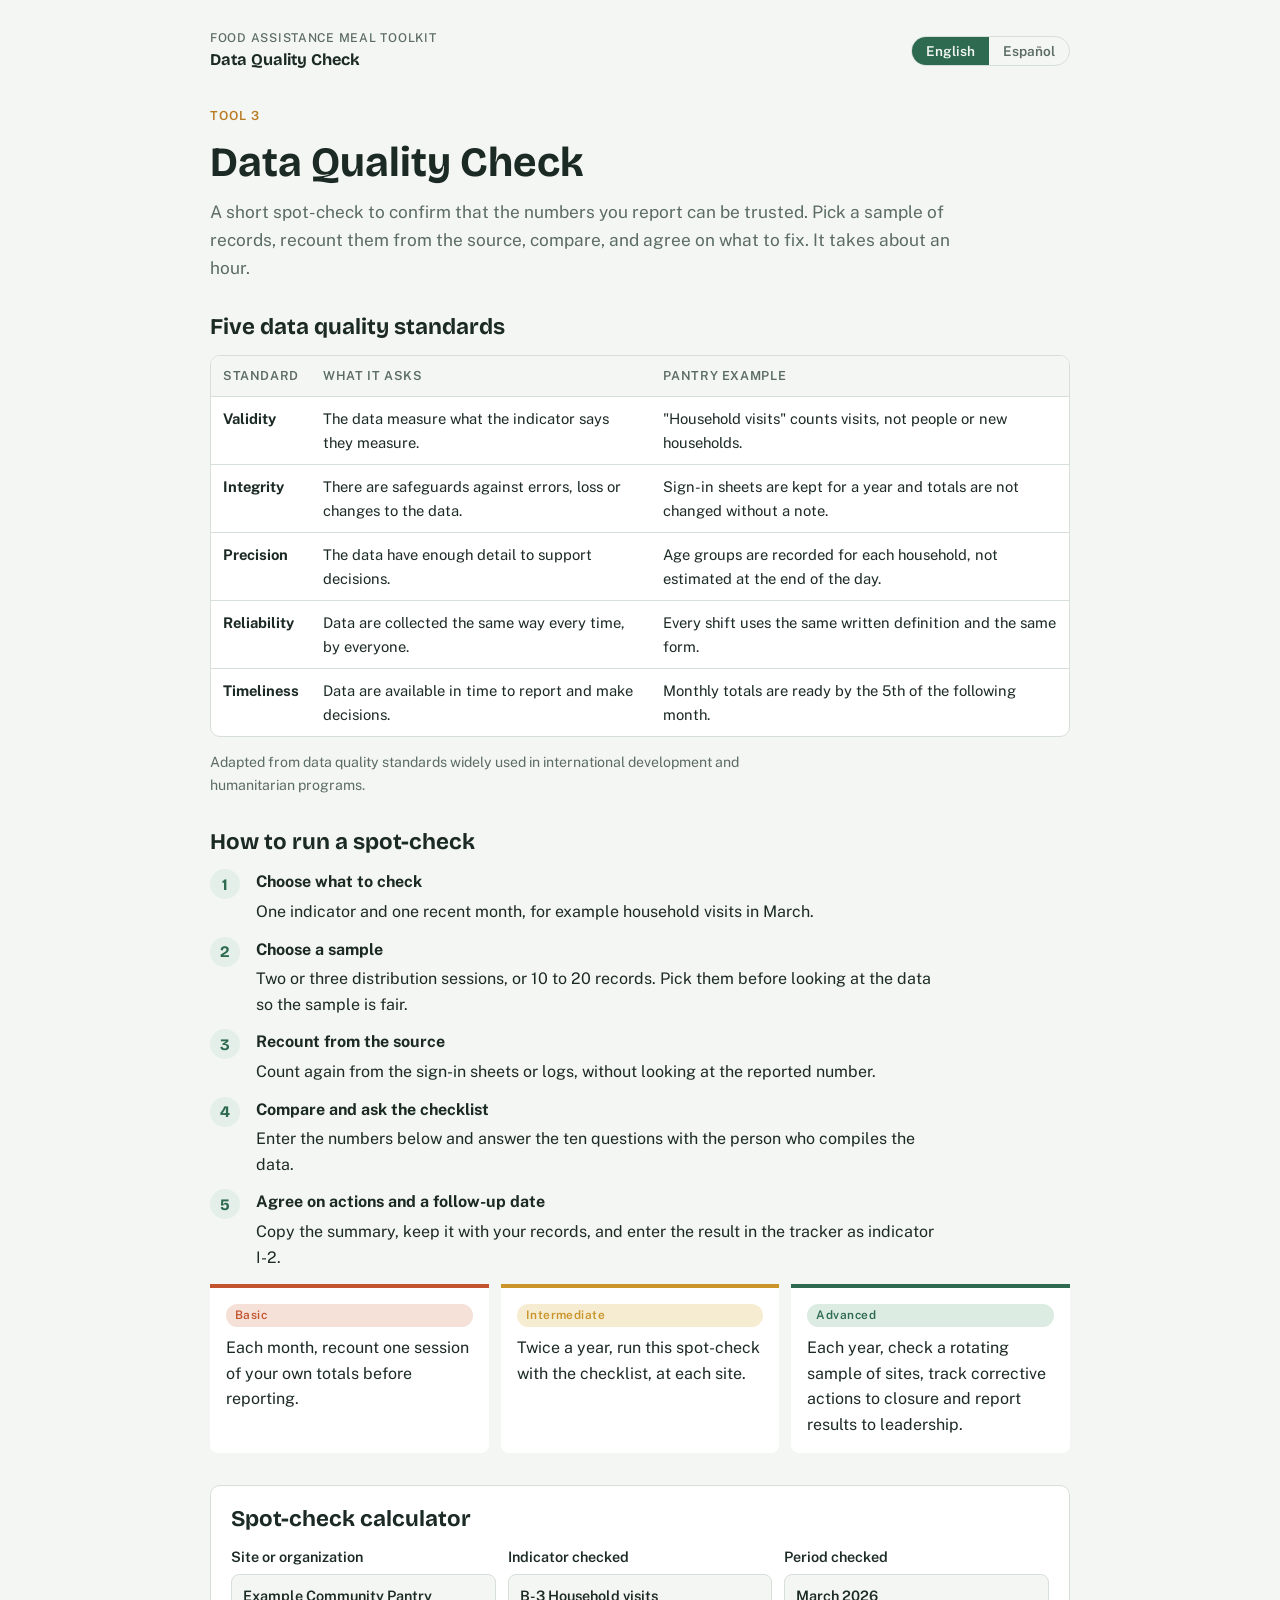
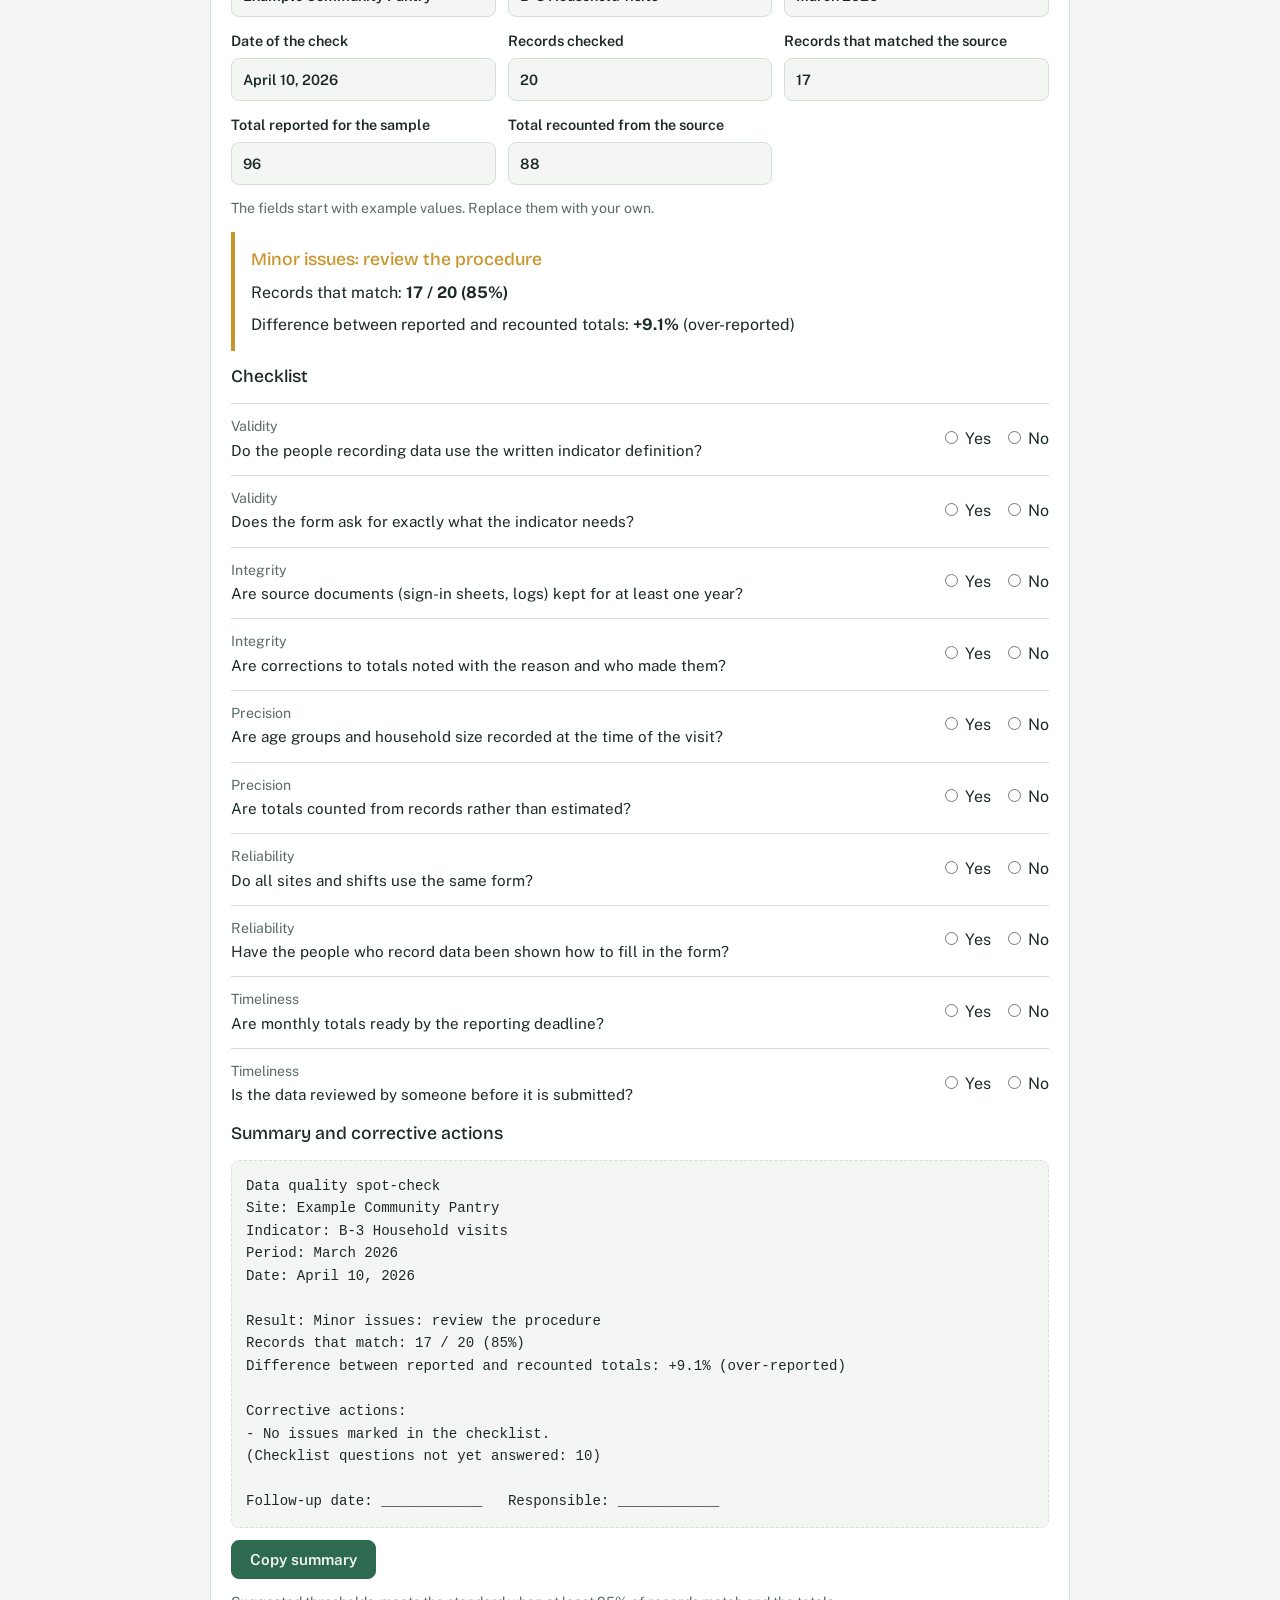
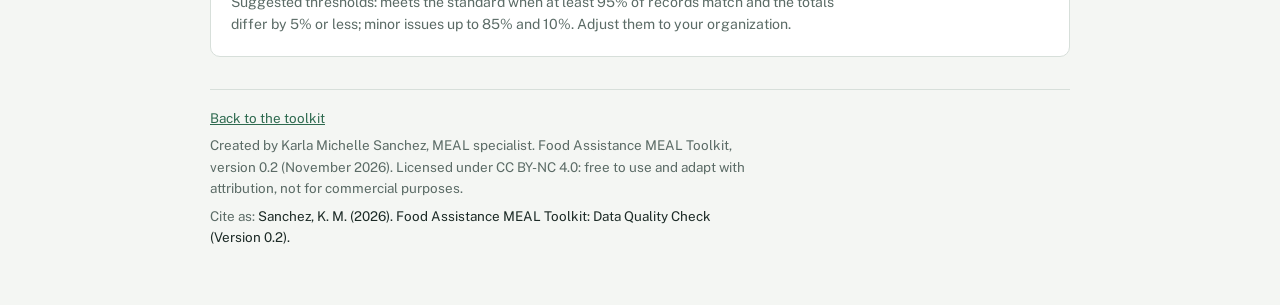
==== data-quality.html @ fdb6f041 "Food Assistance MEAL Toolkit v0.2: five new tools and Excel tracker - Indicator Reference Sheets (15" ====
<!doctype html>
<html lang="en" data-lang="en">
<head>
<meta charset="utf-8">
<meta name="viewport" content="width=device-width, initial-scale=1, viewport-fit=cover">
<title data-en="Data Quality Check" data-es="Verificación de Calidad de Datos">Data Quality Check</title>
<meta name="author" content="Karla Michelle Sanchez">
<meta name="claude:viewport-fit-sides" content="cover">
<link rel="preconnect" href="https://fonts.googleapis.com">
<link rel="stylesheet" href="https://fonts.googleapis.com/css2?family=Bricolage+Grotesque:opsz,wght@12..96,500;12..96,700&family=Public+Sans:wght@400;500;600&display=swap">
<link rel="stylesheet" href="assets/toolkit.css">
<script src="assets/toolkit.js"></script>
</head>
<body>
<div class="wrap">
  <header class="top">
    <a class="brand" href="index.html"><small>Food Assistance MEAL Toolkit</small><span class="en">Data Quality Check</span><span class="es">Verificación de Calidad de Datos</span></a>
    <div class="lang" role="group" aria-label="Language">
      <button id="lang-en" type="button">English</button>
      <button id="lang-es" type="button">Español</button>
    </div>
  </header>
  <main style="display:flex;flex-direction:column;gap:32px">

<div class="hero">
  <p class="eyebrow"><span class="en">Tool 3</span><span class="es">Herramienta 3</span></p>
  <h1><span class="en">Data Quality Check</span><span class="es">Verificación de Calidad de Datos</span></h1>
  <p class="lede"><span class="en">A short spot-check to confirm that the numbers you report can be trusted. Pick a sample of records, recount them from the source, compare, and agree on what to fix. It takes about an hour.</span><span class="es">Una verificación corta por muestreo para confirmar que se puede confiar en los números que reporta. Elija una muestra de registros, vuelva a contarlos desde la fuente, compare y acuerde qué corregir. Toma alrededor de una hora.</span></p>
</div>

<section>
  <h2><span class="en">Five data quality standards</span><span class="es">Cinco estándares de calidad de datos</span></h2>
  <div class="tablewrap"><table>
    <thead><tr><th><span class="en">Standard</span><span class="es">Estándar</span></th><th><span class="en">What it asks</span><span class="es">Qué pide</span></th><th><span class="en">Pantry example</span><span class="es">Ejemplo en una despensa</span></th></tr></thead>
    <tbody><tr><td><strong><span class="en">Validity</span><span class="es">Validez</span></strong></td><td><span class="en">The data measure what the indicator says they measure.</span><span class="es">Los datos miden lo que el indicador dice que mide.</span></td><td><span class="en">"Household visits" counts visits, not people or new households.</span><span class="es">"Visitas de hogares" cuenta visitas, no personas ni hogares nuevos.</span></td></tr><tr><td><strong><span class="en">Integrity</span><span class="es">Integridad</span></strong></td><td><span class="en">There are safeguards against errors, loss or changes to the data.</span><span class="es">Hay salvaguardas contra errores, pérdida o cambios en los datos.</span></td><td><span class="en">Sign-in sheets are kept for a year and totals are not changed without a note.</span><span class="es">Las hojas de firmas se guardan un año y los totales no se cambian sin una nota.</span></td></tr><tr><td><strong><span class="en">Precision</span><span class="es">Precisión</span></strong></td><td><span class="en">The data have enough detail to support decisions.</span><span class="es">Los datos tienen el detalle suficiente para decidir.</span></td><td><span class="en">Age groups are recorded for each household, not estimated at the end of the day.</span><span class="es">Los grupos de edad se registran por hogar, no se estiman al final del día.</span></td></tr><tr><td><strong><span class="en">Reliability</span><span class="es">Confiabilidad</span></strong></td><td><span class="en">Data are collected the same way every time, by everyone.</span><span class="es">Los datos se recolectan de la misma forma siempre y por todos.</span></td><td><span class="en">Every shift uses the same written definition and the same form.</span><span class="es">Todos los turnos usan la misma definición escrita y el mismo formulario.</span></td></tr><tr><td><strong><span class="en">Timeliness</span><span class="es">Puntualidad</span></strong></td><td><span class="en">Data are available in time to report and make decisions.</span><span class="es">Los datos están disponibles a tiempo para reportar y decidir.</span></td><td><span class="en">Monthly totals are ready by the 5th of the following month.</span><span class="es">Los totales mensuales están listos el día 5 del mes siguiente.</span></td></tr></tbody></table></div>
  <p class="note"><span class="en">Adapted from data quality standards widely used in international development and humanitarian programs.</span><span class="es">Adaptado de estándares de calidad de datos ampliamente usados en programas de desarrollo internacional y humanitarios.</span></p>
</section>

<section>
  <h2><span class="en">How to run a spot-check</span><span class="es">Cómo hacer una verificación</span></h2>
  <ol class="steps">
    <li><div><strong><span class="en">Choose what to check</span><span class="es">Elija qué verificar</span></strong><p><span class="en">One indicator and one recent month, for example household visits in March.</span><span class="es">Un indicador y un mes reciente, por ejemplo visitas de hogares en marzo.</span></p></div></li>
    <li><div><strong><span class="en">Choose a sample</span><span class="es">Elija una muestra</span></strong><p><span class="en">Two or three distribution sessions, or 10 to 20 records. Pick them before looking at the data so the sample is fair.</span><span class="es">Dos o tres sesiones de distribución, o 10 a 20 registros. Elíjalos antes de ver los datos para que la muestra sea justa.</span></p></div></li>
    <li><div><strong><span class="en">Recount from the source</span><span class="es">Vuelva a contar desde la fuente</span></strong><p><span class="en">Count again from the sign-in sheets or logs, without looking at the reported number.</span><span class="es">Cuente de nuevo desde las hojas de firmas o bitácoras, sin mirar el número reportado.</span></p></div></li>
    <li><div><strong><span class="en">Compare and ask the checklist</span><span class="es">Compare y responda la lista</span></strong><p><span class="en">Enter the numbers below and answer the ten questions with the person who compiles the data.</span><span class="es">Ingrese los números abajo y responda las diez preguntas con la persona que compila los datos.</span></p></div></li>
    <li><div><strong><span class="en">Agree on actions and a follow-up date</span><span class="es">Acuerde acciones y una fecha de seguimiento</span></strong><p><span class="en">Copy the summary, keep it with your records, and enter the result in the tracker as indicator I-2.</span><span class="es">Copie el resumen, guárdelo con sus registros y anote el resultado en el registro como indicador I-2.</span></p></div></li>
  </ol>
  <div class="tiers">
    <div class="tier b"><span class="chip b"><span class="en">Basic</span><span class="es">Básico</span></span><p><span class="en">Each month, recount one session of your own totals before reporting.</span><span class="es">Cada mes, vuelva a contar una sesión de sus propios totales antes de reportar.</span></p></div>
    <div class="tier i"><span class="chip i"><span class="en">Intermediate</span><span class="es">Intermedio</span></span><p><span class="en">Twice a year, run this spot-check with the checklist, at each site.</span><span class="es">Dos veces al año, haga esta verificación con la lista, en cada sitio.</span></p></div>
    <div class="tier a"><span class="chip a"><span class="en">Advanced</span><span class="es">Avanzado</span></span><p><span class="en">Each year, check a rotating sample of sites, track corrective actions to closure and report results to leadership.</span><span class="es">Cada año, verifique una muestra rotativa de sitios, dé seguimiento a las acciones hasta cerrarlas y reporte los resultados a la dirección.</span></p></div>
  </div>
</section>

<section class="panel no-print-break">
  <h2><span class="en">Spot-check calculator</span><span class="es">Calculadora de verificación</span></h2>
  <div class="grid2">
    <label class="f" for="site"><span class="en">Site or organization</span><span class="es">Sitio u organización</span><input type="text" id="site" value="Example Community Pantry"></label>
    <label class="f" for="ind"><span class="en">Indicator checked</span><span class="es">Indicador verificado</span><input type="text" id="ind" value="B-3 Household visits"></label>
    <label class="f" for="period"><span class="en">Period checked</span><span class="es">Período verificado</span><input type="text" id="period" value="March 2026"></label>
    <label class="f" for="date"><span class="en">Date of the check</span><span class="es">Fecha de la verificación</span><input type="text" id="date" value="April 10, 2026"></label>
    <label class="f" for="n"><span class="en">Records checked</span><span class="es">Registros verificados</span><input type="number" id="n" min="0" value="20"></label>
    <label class="f" for="m"><span class="en">Records that matched the source</span><span class="es">Registros que coinciden con la fuente</span><input type="number" id="m" min="0" value="17"></label>
    <label class="f" for="rep"><span class="en">Total reported for the sample</span><span class="es">Total reportado para la muestra</span><input type="number" id="rep" min="0" value="96"></label>
    <label class="f" for="ver"><span class="en">Total recounted from the source</span><span class="es">Total recontado desde la fuente</span><input type="number" id="ver" min="0" value="88"></label>
  </div>
  <p class="note"><span class="en">The fields start with example values. Replace them with your own.</span><span class="es">Los campos tienen valores de ejemplo. Reemplácelos con los suyos.</span></p>
  <div id="result" class="callout" aria-live="polite"></div>
  <h3><span class="en">Checklist</span><span class="es">Lista de verificación</span></h3>
  <div class="chk" role="radiogroup" aria-labelledby="cl0" style="display:grid;grid-template-columns:minmax(0,1fr) auto;gap:10px;align-items:center;border-top:1px solid var(--line);padding-top:10px">
  <p id="cl0" style="font-size:.95rem"><span class="note"><span class="en">Validity</span><span class="es">Validez</span></span><br><span class="en">Do the people recording data use the written indicator definition?</span><span class="es">¿Las personas que registran datos usan la definición escrita del indicador?</span></p>
  <div style="display:flex;gap:12px"><label for="c0y"><input type="radio" id="c0y" name="c0" value="1"> <span class="en">Yes</span><span class="es">Sí</span></label><label for="c0n"><input type="radio" id="c0n" name="c0" value="0"> <span class="en">No</span><span class="es">No</span></label></div>
</div><div class="chk" role="radiogroup" aria-labelledby="cl1" style="display:grid;grid-template-columns:minmax(0,1fr) auto;gap:10px;align-items:center;border-top:1px solid var(--line);padding-top:10px">
  <p id="cl1" style="font-size:.95rem"><span class="note"><span class="en">Validity</span><span class="es">Validez</span></span><br><span class="en">Does the form ask for exactly what the indicator needs?</span><span class="es">¿El formulario pide exactamente lo que el indicador necesita?</span></p>
  <div style="display:flex;gap:12px"><label for="c1y"><input type="radio" id="c1y" name="c1" value="1"> <span class="en">Yes</span><span class="es">Sí</span></label><label for="c1n"><input type="radio" id="c1n" name="c1" value="0"> <span class="en">No</span><span class="es">No</span></label></div>
</div><div class="chk" role="radiogroup" aria-labelledby="cl2" style="display:grid;grid-template-columns:minmax(0,1fr) auto;gap:10px;align-items:center;border-top:1px solid var(--line);padding-top:10px">
  <p id="cl2" style="font-size:.95rem"><span class="note"><span class="en">Integrity</span><span class="es">Integridad</span></span><br><span class="en">Are source documents (sign-in sheets, logs) kept for at least one year?</span><span class="es">¿Se guardan los documentos fuente (hojas de firmas, bitácoras) al menos un año?</span></p>
  <div style="display:flex;gap:12px"><label for="c2y"><input type="radio" id="c2y" name="c2" value="1"> <span class="en">Yes</span><span class="es">Sí</span></label><label for="c2n"><input type="radio" id="c2n" name="c2" value="0"> <span class="en">No</span><span class="es">No</span></label></div>
</div><div class="chk" role="radiogroup" aria-labelledby="cl3" style="display:grid;grid-template-columns:minmax(0,1fr) auto;gap:10px;align-items:center;border-top:1px solid var(--line);padding-top:10px">
  <p id="cl3" style="font-size:.95rem"><span class="note"><span class="en">Integrity</span><span class="es">Integridad</span></span><br><span class="en">Are corrections to totals noted with the reason and who made them?</span><span class="es">¿Las correcciones a los totales se anotan con el motivo y quién las hizo?</span></p>
  <div style="display:flex;gap:12px"><label for="c3y"><input type="radio" id="c3y" name="c3" value="1"> <span class="en">Yes</span><span class="es">Sí</span></label><label for="c3n"><input type="radio" id="c3n" name="c3" value="0"> <span class="en">No</span><span class="es">No</span></label></div>
</div><div class="chk" role="radiogroup" aria-labelledby="cl4" style="display:grid;grid-template-columns:minmax(0,1fr) auto;gap:10px;align-items:center;border-top:1px solid var(--line);padding-top:10px">
  <p id="cl4" style="font-size:.95rem"><span class="note"><span class="en">Precision</span><span class="es">Precisión</span></span><br><span class="en">Are age groups and household size recorded at the time of the visit?</span><span class="es">¿Los grupos de edad y el tamaño del hogar se registran en el momento de la visita?</span></p>
  <div style="display:flex;gap:12px"><label for="c4y"><input type="radio" id="c4y" name="c4" value="1"> <span class="en">Yes</span><span class="es">Sí</span></label><label for="c4n"><input type="radio" id="c4n" name="c4" value="0"> <span class="en">No</span><span class="es">No</span></label></div>
</div><div class="chk" role="radiogroup" aria-labelledby="cl5" style="display:grid;grid-template-columns:minmax(0,1fr) auto;gap:10px;align-items:center;border-top:1px solid var(--line);padding-top:10px">
  <p id="cl5" style="font-size:.95rem"><span class="note"><span class="en">Precision</span><span class="es">Precisión</span></span><br><span class="en">Are totals counted from records rather than estimated?</span><span class="es">¿Los totales se cuentan desde los registros y no se estiman?</span></p>
  <div style="display:flex;gap:12px"><label for="c5y"><input type="radio" id="c5y" name="c5" value="1"> <span class="en">Yes</span><span class="es">Sí</span></label><label for="c5n"><input type="radio" id="c5n" name="c5" value="0"> <span class="en">No</span><span class="es">No</span></label></div>
</div><div class="chk" role="radiogroup" aria-labelledby="cl6" style="display:grid;grid-template-columns:minmax(0,1fr) auto;gap:10px;align-items:center;border-top:1px solid var(--line);padding-top:10px">
  <p id="cl6" style="font-size:.95rem"><span class="note"><span class="en">Reliability</span><span class="es">Confiabilidad</span></span><br><span class="en">Do all sites and shifts use the same form?</span><span class="es">¿Todos los sitios y turnos usan el mismo formulario?</span></p>
  <div style="display:flex;gap:12px"><label for="c6y"><input type="radio" id="c6y" name="c6" value="1"> <span class="en">Yes</span><span class="es">Sí</span></label><label for="c6n"><input type="radio" id="c6n" name="c6" value="0"> <span class="en">No</span><span class="es">No</span></label></div>
</div><div class="chk" role="radiogroup" aria-labelledby="cl7" style="display:grid;grid-template-columns:minmax(0,1fr) auto;gap:10px;align-items:center;border-top:1px solid var(--line);padding-top:10px">
  <p id="cl7" style="font-size:.95rem"><span class="note"><span class="en">Reliability</span><span class="es">Confiabilidad</span></span><br><span class="en">Have the people who record data been shown how to fill in the form?</span><span class="es">¿Se ha enseñado a quienes registran datos cómo llenar el formulario?</span></p>
  <div style="display:flex;gap:12px"><label for="c7y"><input type="radio" id="c7y" name="c7" value="1"> <span class="en">Yes</span><span class="es">Sí</span></label><label for="c7n"><input type="radio" id="c7n" name="c7" value="0"> <span class="en">No</span><span class="es">No</span></label></div>
</div><div class="chk" role="radiogroup" aria-labelledby="cl8" style="display:grid;grid-template-columns:minmax(0,1fr) auto;gap:10px;align-items:center;border-top:1px solid var(--line);padding-top:10px">
  <p id="cl8" style="font-size:.95rem"><span class="note"><span class="en">Timeliness</span><span class="es">Puntualidad</span></span><br><span class="en">Are monthly totals ready by the reporting deadline?</span><span class="es">¿Los totales mensuales están listos para la fecha de reporte?</span></p>
  <div style="display:flex;gap:12px"><label for="c8y"><input type="radio" id="c8y" name="c8" value="1"> <span class="en">Yes</span><span class="es">Sí</span></label><label for="c8n"><input type="radio" id="c8n" name="c8" value="0"> <span class="en">No</span><span class="es">No</span></label></div>
</div><div class="chk" role="radiogroup" aria-labelledby="cl9" style="display:grid;grid-template-columns:minmax(0,1fr) auto;gap:10px;align-items:center;border-top:1px solid var(--line);padding-top:10px">
  <p id="cl9" style="font-size:.95rem"><span class="note"><span class="en">Timeliness</span><span class="es">Puntualidad</span></span><br><span class="en">Is the data reviewed by someone before it is submitted?</span><span class="es">¿Alguien revisa los datos antes de enviarlos?</span></p>
  <div style="display:flex;gap:12px"><label for="c9y"><input type="radio" id="c9y" name="c9" value="1"> <span class="en">Yes</span><span class="es">Sí</span></label><label for="c9n"><input type="radio" id="c9n" name="c9" value="0"> <span class="en">No</span><span class="es">No</span></label></div>
</div>
  <h3><span class="en">Summary and corrective actions</span><span class="es">Resumen y acciones correctivas</span></h3>
  <div id="summary" class="template"></div>
  <div class="actions no-print"><button class="btn" id="copy" type="button"><span class="en">Copy summary</span><span class="es">Copiar resumen</span></button><span class="note" id="copymsg" role="status"></span></div>
  <p class="note"><span class="en">Suggested thresholds: meets the standard when at least 95% of records match and the totals differ by 5% or less; minor issues up to 85% and 10%. Adjust them to your organization.</span><span class="es">Umbrales sugeridos: cumple el estándar cuando al menos 95% de los registros coinciden y los totales difieren 5% o menos; problemas menores hasta 85% y 10%. Ajústelos a su organización.</span></p>
</section>

  </main>
  <footer>
    <p><span class="en"><a href="index.html">Back to the toolkit</a></span><span class="es"><a href="index.html">Volver al toolkit</a></span></p>
    <p><span class="en">Created by Karla Michelle Sanchez, MEAL specialist. Food Assistance MEAL Toolkit, version 0.2 (November 2026). Licensed under CC BY-NC 4.0: free to use and adapt with attribution, not for commercial purposes.</span><span class="es">Creado por Karla Michelle Sanchez, especialista MEAL. Food Assistance MEAL Toolkit, versión 0.2 (noviembre 2026). Licencia CC BY-NC 4.0: puede usarse y adaptarse citando a la autora, sin fines comerciales.</span></p>
    <p><span class="en">Cite as:</span><span class="es">Cítese como:</span> <cite>Sanchez, K. M. (2026). Food Assistance MEAL Toolkit: Data Quality Check (Version 0.2).</cite></p>
  </footer>
</div>
<script>
var ACTS = [{"en": "Share the reference sheet with every shift and review it in the next volunteer briefing.", "es": "Compartir la ficha con cada turno y repasarla en la próxima reunión de voluntarios.", "sen": "Validity", "ses": "Validez"}, {"en": "Adjust the sign-in sheet or intake form so it captures the indicator as defined.", "es": "Ajustar la hoja de firmas o el formulario para que capture el indicador como está definido.", "sen": "Validity", "ses": "Validez"}, {"en": "Set a storage place and a one-year retention rule for source documents.", "es": "Definir un lugar de archivo y una regla de conservación de un año para los documentos fuente.", "sen": "Integrity", "ses": "Integridad"}, {"en": "Add a corrections note to the monthly report: what changed, why and who changed it.", "es": "Agregar una nota de correcciones al reporte mensual: qué cambió, por qué y quién lo cambió.", "sen": "Integrity", "ses": "Integridad"}, {"en": "Add age-group columns to the sign-in sheet so volunteers record them at each visit.", "es": "Agregar columnas de edad a la hoja de firmas para que los voluntarios las anoten en cada visita.", "sen": "Precision", "ses": "Precisión"}, {"en": "Replace estimates with counts from sign-in sheets; if a count is not possible, mark the figure as an estimate.", "es": "Reemplazar estimaciones por conteos de las hojas de firmas; si no es posible, marcar la cifra como estimada.", "sen": "Precision", "ses": "Precisión"}, {"en": "Distribute one standard form and remove older versions.", "es": "Distribuir un formulario estándar y retirar las versiones anteriores.", "sen": "Reliability", "ses": "Confiabilidad"}, {"en": "Hold a 15-minute walkthrough of the form for new and current volunteers.", "es": "Hacer una explicación de 15 minutos del formulario para voluntarios nuevos y actuales.", "sen": "Reliability", "ses": "Confiabilidad"}, {"en": "Set an internal deadline a few days before the external one and name who compiles the data.", "es": "Fijar una fecha interna unos días antes de la externa y nombrar a quién compila los datos.", "sen": "Timeliness", "ses": "Puntualidad"}, {"en": "Name a reviewer who checks the monthly report against the sign-in sheets before submission.", "es": "Nombrar a una persona que revise el reporte mensual contra las hojas de firmas antes de enviarlo.", "sen": "Timeliness", "ses": "Puntualidad"}];
var L = {
 en:{match:"Records that match",diff:"Difference between reported and recounted totals",over:"over-reported",under:"under-reported",same:"no difference",
     ok:"Meets the standard",minor:"Minor issues: review the procedure",bad:"Needs corrective action",need:"Enter records checked and the two totals to see the result.",
     title:"Data quality spot-check",site:"Site",ind:"Indicator",period:"Period",date:"Date",result:"Result",issues:"Corrective actions",none:"No issues marked in the checklist.",
     pending:"Checklist questions not yet answered",follow:"Follow-up date: ____________   Responsible: ____________",copied:"Summary copied",fail:"Copy did not work. Select the text above instead."},
 es:{match:"Registros que coinciden",diff:"Diferencia entre el total reportado y el recontado",over:"sobrerreportado",under:"subrreportado",same:"sin diferencia",
     ok:"Cumple el estándar",minor:"Problemas menores: revisar el procedimiento",bad:"Requiere acción correctiva",need:"Ingrese los registros verificados y los dos totales para ver el resultado.",
     title:"Verificación de calidad de datos",site:"Sitio",ind:"Indicador",period:"Período",date:"Fecha",result:"Resultado",issues:"Acciones correctivas",none:"No se marcaron problemas en la lista.",
     pending:"Preguntas de la lista sin responder",follow:"Fecha de seguimiento: ____________   Responsable: ____________",copied:"Resumen copiado",fail:"No se pudo copiar. Seleccione el texto de arriba."}
};
function v(id){return document.getElementById(id).value;}
function num(id){var x=parseFloat(v(id));return isNaN(x)?null:x;}
function pct(x){return Math.round(x*100)+"%";}
function calc(){
  var t=L[window.FAM?FAM.lang():"en"], n=num("n"), m=num("m"), r=num("rep"), w=num("ver");
  var res=document.getElementById("result"), lines=[], verdict=null;
  if(!n||m===null||r===null||!w){res.innerHTML="<p>"+t.need+"</p>";}
  else{
    var rate=m/n, d=(r-w)/w, ad=Math.abs(d);
    verdict = (rate>=0.95&&ad<=0.05)?"ok":(rate>=0.85&&ad<=0.10)?"minor":"bad";
    var dir = d>0?t.over:d<0?t.under:t.same;
    var color = verdict==="ok"?"var(--t3)":verdict==="minor"?"var(--t2)":"var(--t1)";
    res.style.borderLeftColor=color;
    res.innerHTML="<h3 style='color:"+color+"'>"+t[verdict]+"</h3><p>"+t.match+": <strong>"+m+" / "+n+" ("+pct(rate)+")</strong></p><p>"+t.diff+": <strong>"+(d>0?"+":"")+Math.round(d*1000)/10+"%</strong> ("+dir+")</p>";
    lines.push(t.result+": "+t[verdict]);
    lines.push(t.match+": "+m+" / "+n+" ("+pct(rate)+")");
    lines.push(t.diff+": "+(d>0?"+":"")+Math.round(d*1000)/10+"% ("+dir+")");
  }
  var lang=window.FAM?FAM.lang():"en", issues=[], pending=0;
  ACTS.forEach(function(a,i){var c=document.querySelector('input[name="c'+i+'"]:checked'); if(!c)pending++; else if(c.value==="0")issues.push("- "+(lang==="en"?a.sen:a.ses)+": "+(lang==="en"?a.en:a.es));});
  var out=[t.title,t.site+": "+v("site"),t.ind+": "+v("ind"),t.period+": "+v("period"),t.date+": "+v("date"),""].concat(lines).concat(["",t.issues+":"]);
  out=out.concat(issues.length?issues:["- "+t.none]);
  if(pending)out.push("("+t.pending+": "+pending+")");
  out.push("",t.follow);
  document.getElementById("summary").textContent=out.join("\n");
}
document.addEventListener("input",calc);document.addEventListener("change",calc);document.addEventListener("langchange",calc);
document.getElementById("copy").addEventListener("click",function(){
  var t=L[FAM.lang()],msg=document.getElementById("copymsg"),txt=document.getElementById("summary").textContent;
  try{navigator.clipboard.writeText(txt).then(function(){msg.textContent=t.copied;},function(){msg.textContent=t.fail;});}catch(e){msg.textContent=t.fail;}
});
</script>
</body>
</html>
---- assets/toolkit.css ----
/* Food Assistance MEAL Toolkit: shared styles for guide and tool pages. Same tokens as the home page. */
:root{
  --bg:#f4f6f3; --surface:#ffffff; --fg:#1c2a26; --muted:#5b6b66; --line:#d7dfda;
  --accent:#2e6a4f; --accent-soft:#e3efe8; --grain:#b97b22;
  --t1:#c2552f; --t2:#c9952a; --t3:#2e6a4f;
  --t1-soft:#f6e1d8; --t2-soft:#f6ecd2; --t3-soft:#dcece3;
  --display:"Bricolage Grotesque", "Segoe UI", system-ui, sans-serif;
  --body:"Public Sans", "Segoe UI", system-ui, sans-serif;
}
@media (prefers-color-scheme: dark){:root:not([data-theme="light"]){
  --bg:#121a18; --surface:#1a2522; --fg:#e6ece9; --muted:#9aaba5; --line:#2c3a36;
  --accent:#6cc09a; --accent-soft:#1f352c; --grain:#e0a94e;
  --t1:#e07a55; --t2:#e2b453; --t3:#6cc09a;
  --t1-soft:#3a241c; --t2-soft:#3a3019; --t3-soft:#1f352c; color-scheme:dark }}
:root[data-theme="dark"]{
  --bg:#121a18; --surface:#1a2522; --fg:#e6ece9; --muted:#9aaba5; --line:#2c3a36;
  --accent:#6cc09a; --accent-soft:#1f352c; --grain:#e0a94e;
  --t1:#e07a55; --t2:#e2b453; --t3:#6cc09a;
  --t1-soft:#3a241c; --t2-soft:#3a3019; --t3-soft:#1f352c; color-scheme:dark }

[data-lang="es"] .en,[data-lang="en"] .es{display:none!important}
body{margin:0;background:var(--bg);color:var(--fg);font-family:var(--body);font-size:16px;line-height:1.6}
[hidden]{display:none!important}
.wrap{max-width:860px;margin:0 auto;padding-block:28px 56px;
  padding-left:max(16px, env(safe-area-inset-left, 0px));padding-right:max(16px, env(safe-area-inset-right, 0px));
  display:flex;flex-direction:column;gap:32px}
header.top{display:flex;justify-content:space-between;align-items:center;gap:12px;flex-wrap:wrap}
.brand{font-family:var(--display);font-weight:700;font-size:1.02rem;color:inherit;text-decoration:none}
.brand small{display:block;font-family:var(--body);font-weight:500;font-size:.76rem;color:var(--muted);letter-spacing:.06em;text-transform:uppercase}
.lang{display:flex;border:1px solid var(--line);border-radius:999px;overflow:hidden}
.lang button{border:0;background:transparent;color:var(--muted);padding:6px 14px;font:600 .85rem var(--body);cursor:pointer}
.lang button[aria-pressed="true"]{background:var(--accent);color:var(--bg)}
:focus-visible{outline:3px solid var(--grain);outline-offset:2px}
h1{font-family:var(--display);font-weight:700;font-size:clamp(1.9rem,5vw,2.6rem);line-height:1.1;margin:0;text-wrap:balance}
h2{font-family:var(--display);font-weight:700;font-size:1.4rem;line-height:1.2;margin:0;text-wrap:balance}
h3{font-family:var(--display);font-weight:500;font-size:1.1rem;margin:0}
p{margin:0;max-width:68ch}
ul,ol{margin:0;padding-left:22px;display:flex;flex-direction:column;gap:6px}
section{display:flex;flex-direction:column;gap:14px}
.hero{display:flex;flex-direction:column;gap:14px}
.eyebrow{font-size:.78rem;font-weight:600;letter-spacing:.08em;text-transform:uppercase;color:var(--grain)}
.lede{font-size:1.08rem;color:var(--muted)}
.note{font-size:.88rem;color:var(--muted)}
.panel{background:var(--surface);border:1px solid var(--line);border-radius:10px;padding:20px;display:flex;flex-direction:column;gap:12px;min-width:0}
.tiers{display:grid;grid-template-columns:repeat(3,minmax(0,1fr));gap:12px}
.tier{padding:16px;border-top:4px solid;border-radius:0 0 8px 8px;background:var(--surface);display:flex;flex-direction:column;gap:8px;min-width:0}
.tier.b{border-color:var(--t1)}.tier.i{border-color:var(--t2)}.tier.a{border-color:var(--t3)}
.tier ul{font-size:.93rem}
.chip{display:inline-block;font-size:.74rem;font-weight:600;letter-spacing:.04em;padding:2px 9px;border-radius:999px}
.chip.b{background:var(--t1-soft);color:var(--t1)}.chip.i{background:var(--t2-soft);color:var(--t2)}.chip.a{background:var(--t3-soft);color:var(--t3)}
.tablewrap{overflow-x:auto;border:1px solid var(--line);border-radius:10px;background:var(--surface)}
table{border-collapse:collapse;width:100%;font-size:.92rem}
th,td{text-align:left;vertical-align:top;padding:10px 12px;border-bottom:1px solid var(--line)}
th{font-size:.78rem;letter-spacing:.05em;text-transform:uppercase;color:var(--muted);font-weight:600;background:var(--bg)}
tr:last-child td{border-bottom:0}
.steps{counter-reset:s;list-style:none;padding:0;gap:12px}
.steps li{counter-increment:s;display:grid;grid-template-columns:34px 1fr;gap:12px;align-items:start}
.steps li::before{content:counter(s);font-family:var(--display);font-weight:700;width:30px;height:30px;border-radius:50%;background:var(--accent-soft);color:var(--accent);display:flex;align-items:center;justify-content:center}
.steps li>div{display:flex;flex-direction:column;gap:4px;min-width:0}
.template{font-family:ui-monospace,"SFMono-Regular",Consolas,monospace;font-size:.88rem;background:var(--bg);border:1px dashed var(--line);border-radius:8px;padding:14px;white-space:pre-wrap;overflow-wrap:anywhere}
.btn{font:600 .95rem var(--body);padding:10px 18px;border-radius:8px;border:1px solid var(--accent);cursor:pointer;background:var(--accent);color:var(--bg);text-decoration:none;display:inline-block}
.btn.ghost{background:transparent;color:var(--accent)}
.actions{display:flex;gap:10px;flex-wrap:wrap;align-items:center}
.callout{border-left:4px solid var(--grain);background:var(--surface);padding:14px 16px;border-radius:0 8px 8px 0;display:flex;flex-direction:column;gap:6px}
a{color:var(--accent)}
footer{font-size:.84rem;color:var(--muted);display:flex;flex-direction:column;gap:6px;border-top:1px solid var(--line);padding-top:18px}
cite{font-style:normal;user-select:all;color:var(--fg)}
input[type=number],input[type=text],select,textarea{font:inherit;padding:9px 11px;border:1px solid var(--line);border-radius:8px;background:var(--bg);color:var(--fg);min-width:0;max-width:100%}
label.f{display:flex;flex-direction:column;gap:6px;font-size:.9rem;font-weight:600;min-width:0}
.grid2{display:grid;grid-template-columns:repeat(auto-fit,minmax(220px,1fr));gap:12px}
@media (max-width:640px){.tiers{grid-template-columns:1fr}}
@media print{.lang,.no-print,header.top .lang{display:none!important} body{background:#fff;color:#000} .panel,.tablewrap{border-color:#999} .wrap{max-width:none}}
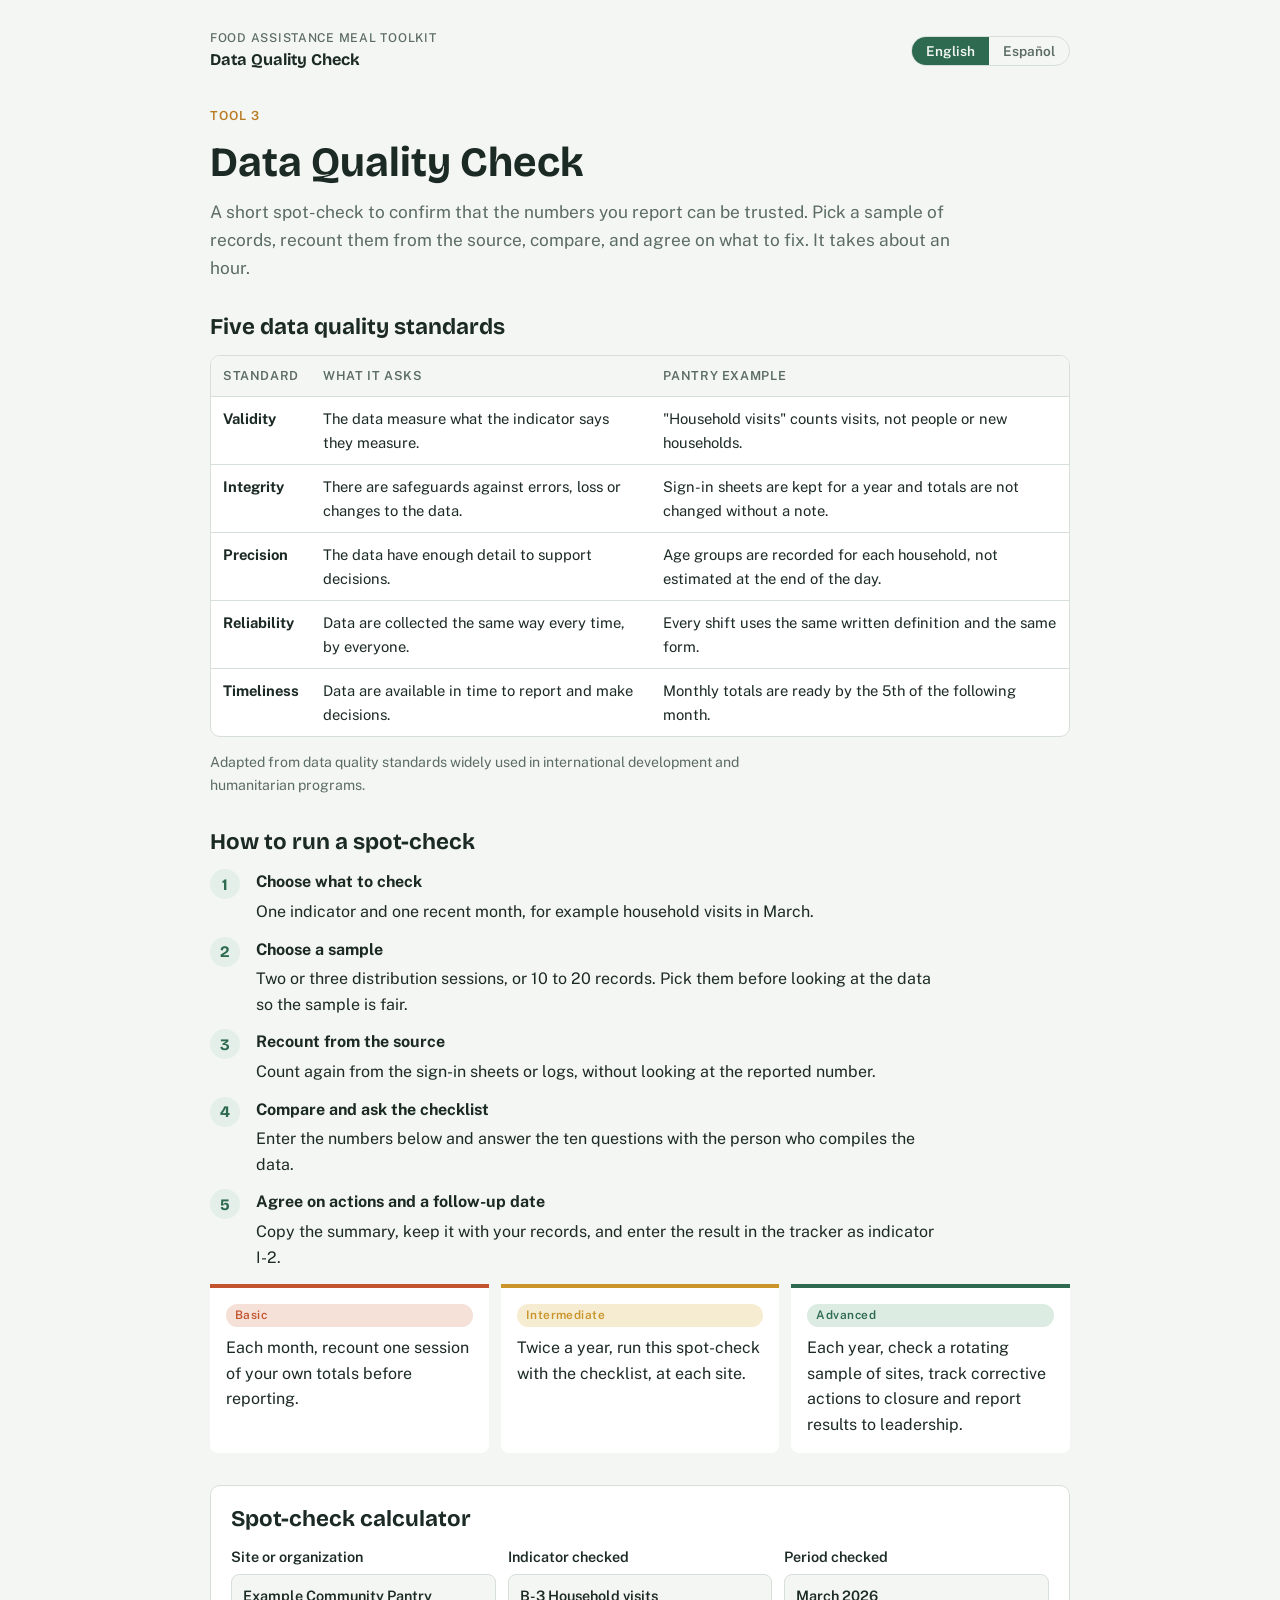
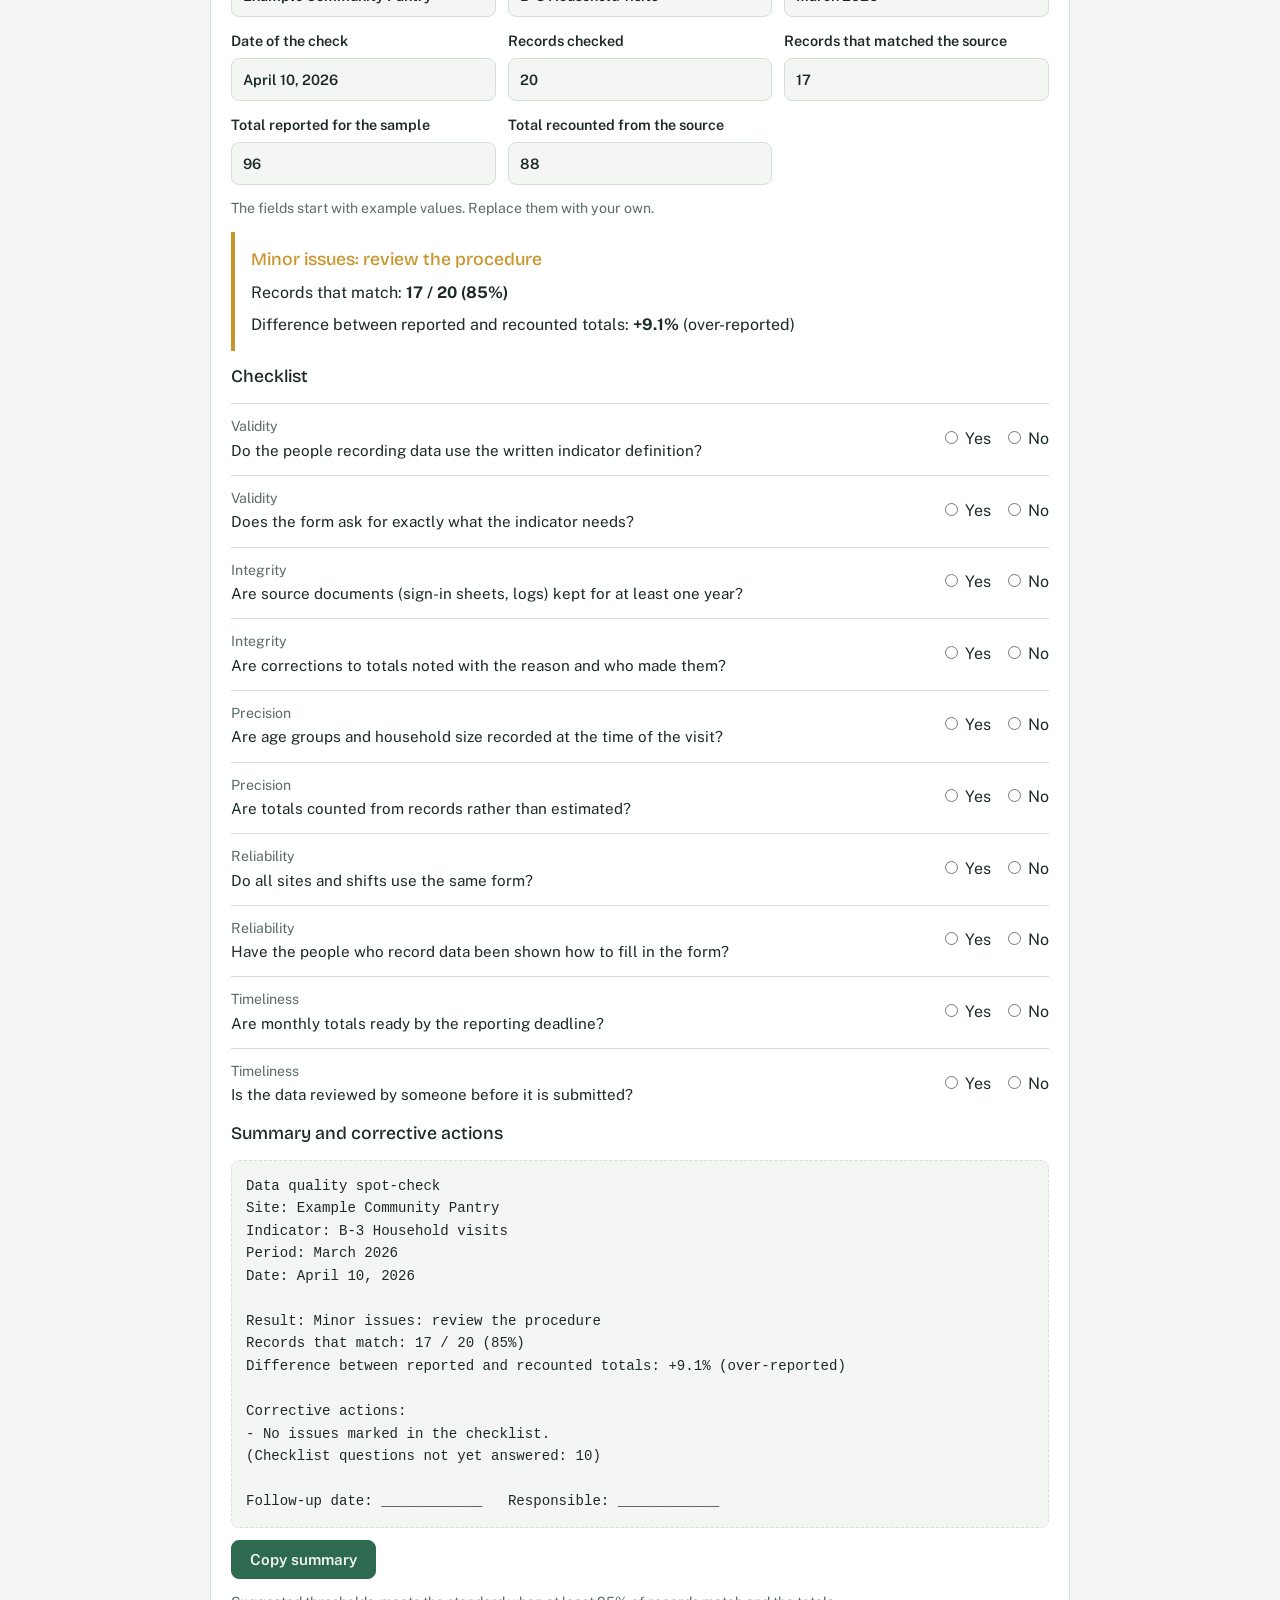
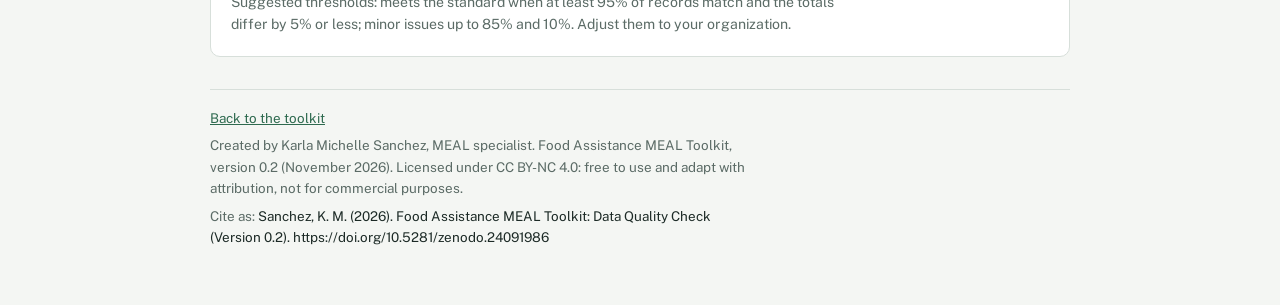
==== commit e714d971: "Add Zenodo concept DOI to pages, README, citation file and Excel trackers Co-Authored-By: Claude Opu" ====
--- a/data-quality.html
+++ b/data-quality.html
@@ -108,7 +108,7 @@
   <footer>
     <p><span class="en"><a href="index.html">Back to the toolkit</a></span><span class="es"><a href="index.html">Volver al toolkit</a></span></p>
     <p><span class="en">Created by Karla Michelle Sanchez, MEAL specialist. Food Assistance MEAL Toolkit, version 0.2 (November 2026). Licensed under CC BY-NC 4.0: free to use and adapt with attribution, not for commercial purposes.</span><span class="es">Creado por Karla Michelle Sanchez, especialista MEAL. Food Assistance MEAL Toolkit, versión 0.2 (noviembre 2026). Licencia CC BY-NC 4.0: puede usarse y adaptarse citando a la autora, sin fines comerciales.</span></p>
-    <p><span class="en">Cite as:</span><span class="es">Cítese como:</span> <cite>Sanchez, K. M. (2026). Food Assistance MEAL Toolkit: Data Quality Check (Version 0.2).</cite></p>
+    <p><span class="en">Cite as:</span><span class="es">Cítese como:</span> <cite>Sanchez, K. M. (2026). Food Assistance MEAL Toolkit: Data Quality Check (Version 0.2). https://doi.org/10.5281/zenodo.24091986</cite></p>
   </footer>
 </div>
 <script>
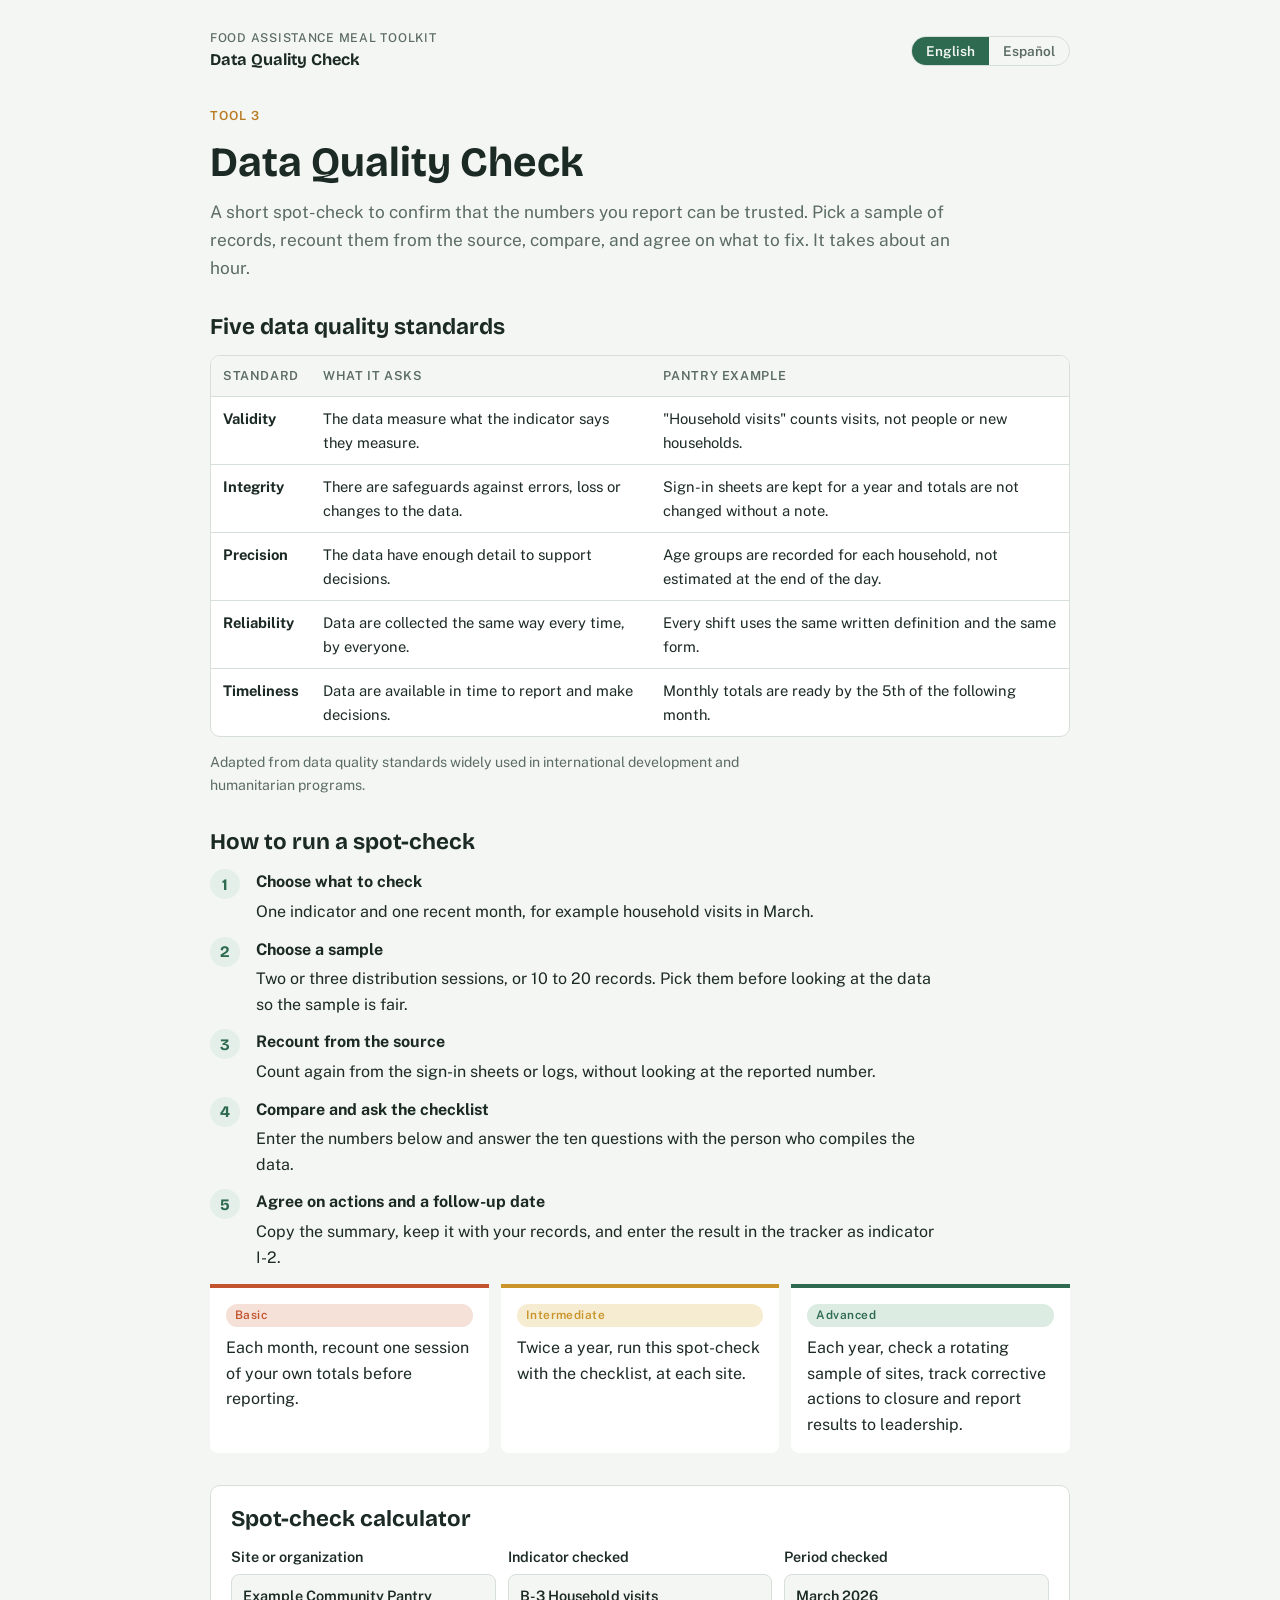
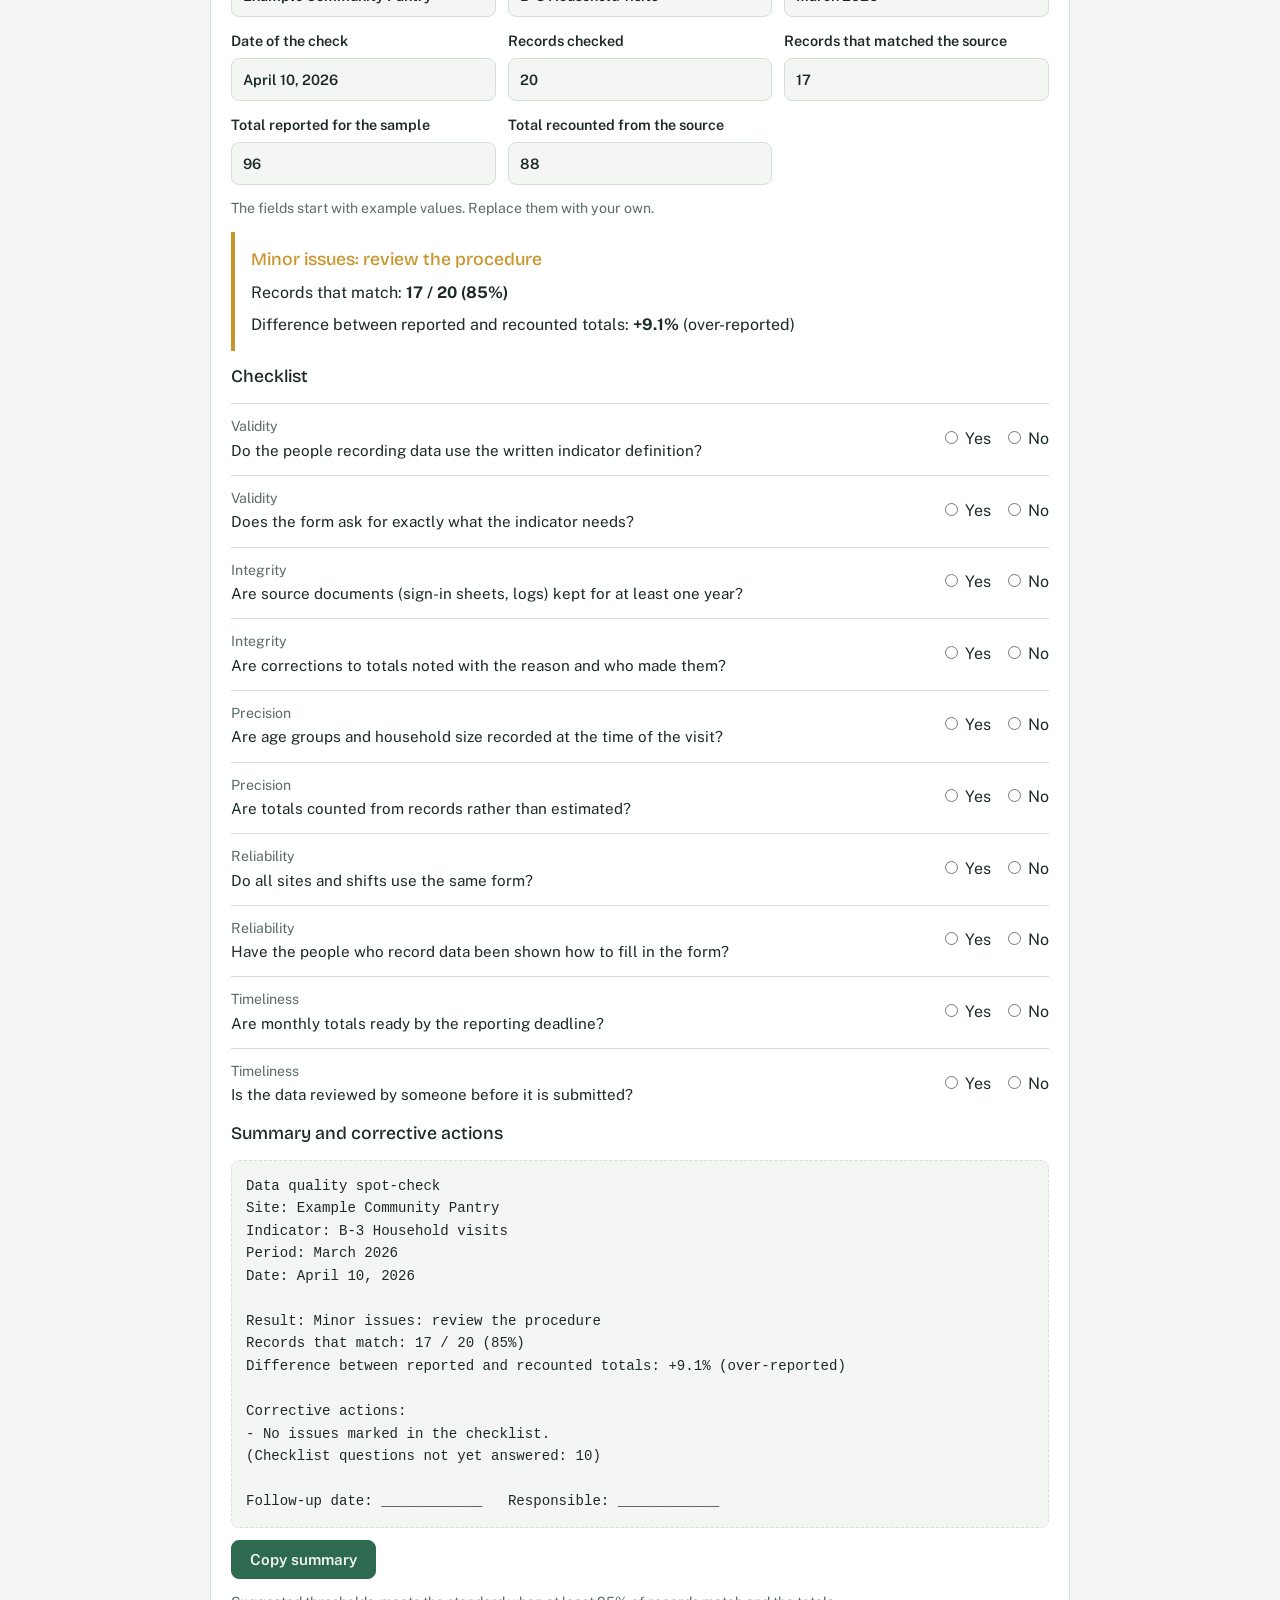
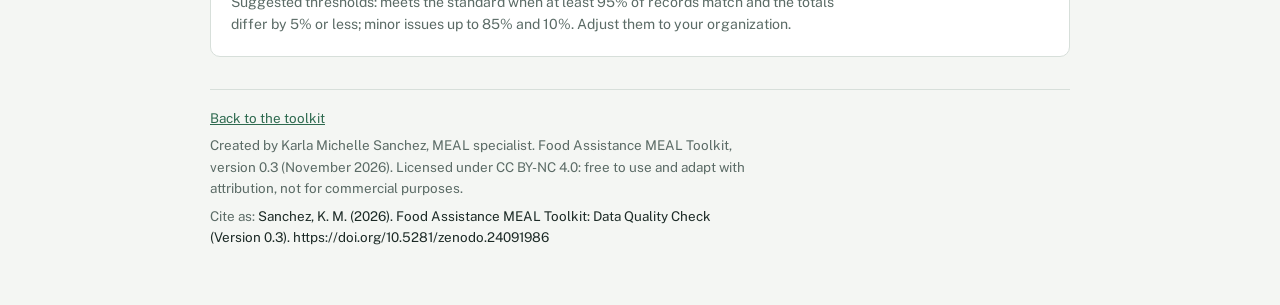
==== commit 94797f87: "Food Assistance MEAL Toolkit v0.3: network tracker, charts, data checks - Single-organization tracke" ====
--- a/data-quality.html
+++ b/data-quality.html
@@ -107,8 +107,8 @@
   </main>
   <footer>
     <p><span class="en"><a href="index.html">Back to the toolkit</a></span><span class="es"><a href="index.html">Volver al toolkit</a></span></p>
-    <p><span class="en">Created by Karla Michelle Sanchez, MEAL specialist. Food Assistance MEAL Toolkit, version 0.2 (November 2026). Licensed under CC BY-NC 4.0: free to use and adapt with attribution, not for commercial purposes.</span><span class="es">Creado por Karla Michelle Sanchez, especialista MEAL. Food Assistance MEAL Toolkit, versión 0.2 (noviembre 2026). Licencia CC BY-NC 4.0: puede usarse y adaptarse citando a la autora, sin fines comerciales.</span></p>
-    <p><span class="en">Cite as:</span><span class="es">Cítese como:</span> <cite>Sanchez, K. M. (2026). Food Assistance MEAL Toolkit: Data Quality Check (Version 0.2). https://doi.org/10.5281/zenodo.24091986</cite></p>
+    <p><span class="en">Created by Karla Michelle Sanchez, MEAL specialist. Food Assistance MEAL Toolkit, version 0.3 (November 2026). Licensed under CC BY-NC 4.0: free to use and adapt with attribution, not for commercial purposes.</span><span class="es">Creado por Karla Michelle Sanchez, especialista MEAL. Food Assistance MEAL Toolkit, versión 0.3 (noviembre 2026). Licencia CC BY-NC 4.0: puede usarse y adaptarse citando a la autora, sin fines comerciales.</span></p>
+    <p><span class="en">Cite as:</span><span class="es">Cítese como:</span> <cite>Sanchez, K. M. (2026). Food Assistance MEAL Toolkit: Data Quality Check (Version 0.3). https://doi.org/10.5281/zenodo.24091986</cite></p>
   </footer>
 </div>
 <script>
